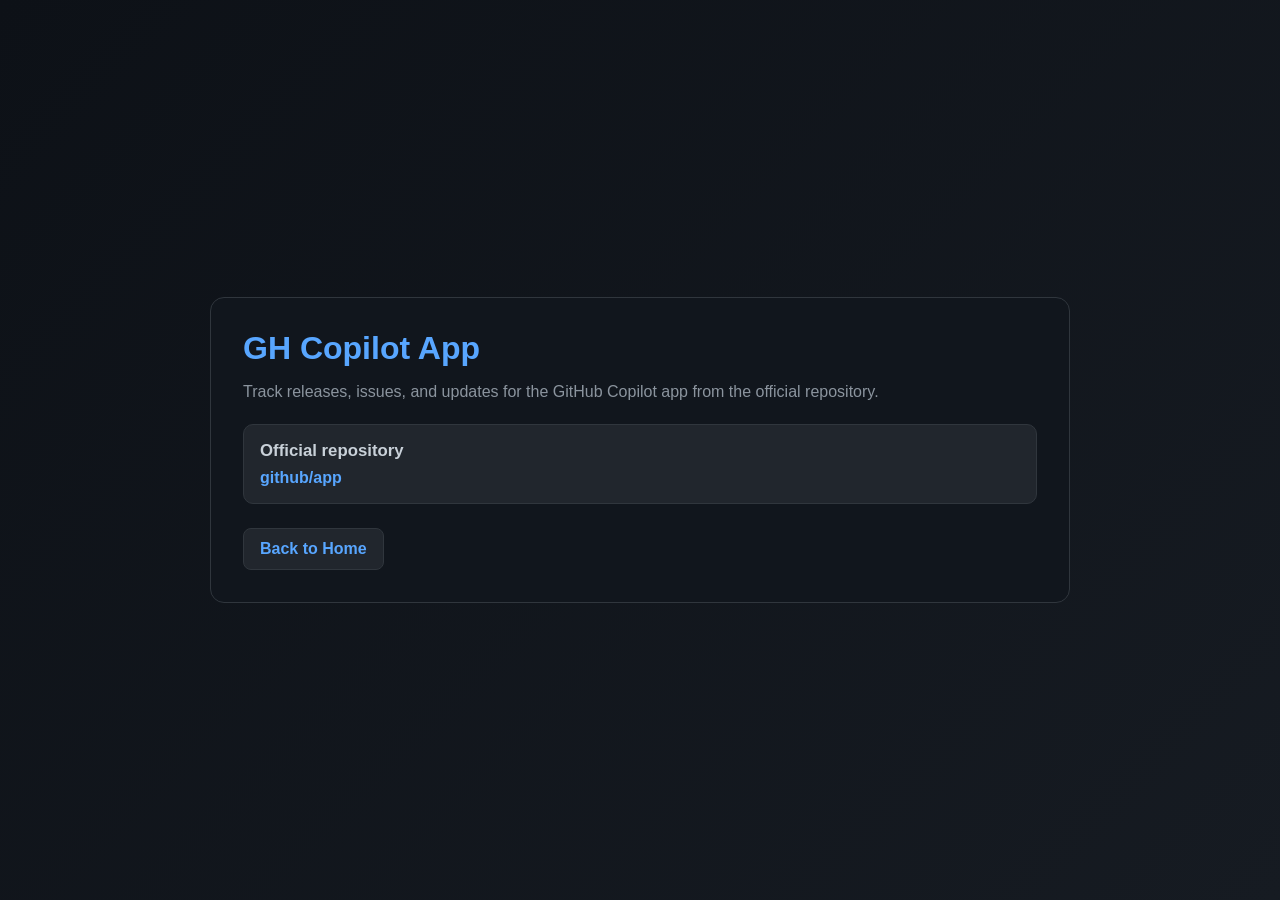
==== gh-copilot-app.html @ 1d40512c "Initial commit" ====
<!DOCTYPE html>
<html lang="en">
<head>
  <meta charset="UTF-8" />
  <meta name="viewport" content="width=device-width, initial-scale=1.0" />
  <title>GH Copilot App</title>
  <style>
    * { margin: 0; padding: 0; box-sizing: border-box; }
    body {
      font-family: -apple-system, BlinkMacSystemFont, "Segoe UI", Roboto, Oxygen, sans-serif;
      background: linear-gradient(135deg, #0d1117 0%, #161b22 100%);
      color: #c9d1d9;
      min-height: 100vh;
      display: flex;
      justify-content: center;
      align-items: center;
      padding: 2rem;
    }
    .container {
      width: min(860px, 100%);
      background: #11161d;
      border: 1px solid #30363d;
      border-radius: 14px;
      padding: 2rem;
    }
    h1 {
      color: #58a6ff;
      margin-bottom: 0.75rem;
      font-size: 2rem;
    }
    p {
      color: #8b949e;
      line-height: 1.6;
      margin-bottom: 1.25rem;
    }
    .card {
      border: 1px solid #30363d;
      border-radius: 10px;
      background: #21262d;
      padding: 1rem;
      margin-bottom: 1.25rem;
    }
    .card h2 {
      font-size: 1.05rem;
      margin-bottom: 0.5rem;
      color: #c9d1d9;
    }
    a.link {
      color: #58a6ff;
      text-decoration: none;
      font-weight: 600;
      word-break: break-word;
    }
    a.link:hover,
    a.link:focus {
      text-decoration: underline;
      outline: none;
    }
    .home-link {
      display: inline-block;
      margin-top: 0.25rem;
      background: #21262d;
      color: #58a6ff;
      text-decoration: none;
      border: 1px solid #30363d;
      border-radius: 8px;
      padding: 0.7rem 1rem;
      font-weight: 600;
    }
    .home-link:hover,
    .home-link:focus {
      background: #30363d;
      border-color: #58a6ff;
      outline: none;
    }
  </style>
</head>
<body>
  <main class="container">
    <h1>GH Copilot App</h1>
    <p>Track releases, issues, and updates for the GitHub Copilot app from the official repository.</p>

    <section class="card" aria-label="Official app reference">
      <h2>Official repository</h2>
      <a class="link" href="https://github.com/github/app" target="_blank" rel="noopener noreferrer">github/app</a>
    </section>

    <a class="home-link" href="index.html">Back to Home</a>
  </main>
</body>
</html>
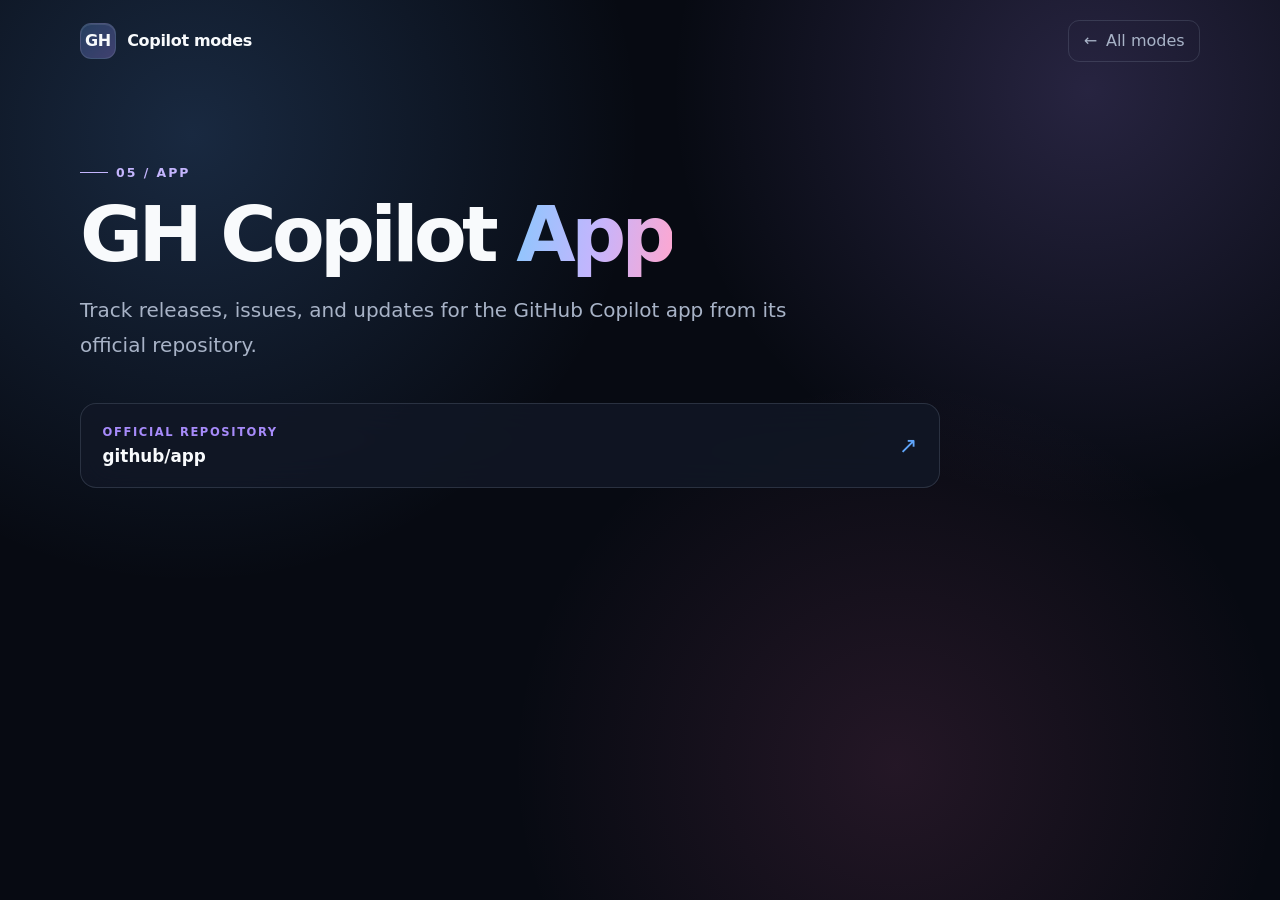
==== commit 48ce2607: "Build polished Copilot modes homepage Co-authored-by: Copilot <223556219+Copilot@users.noreply.githu" ====
--- a/gh-copilot-app.html
+++ b/gh-copilot-app.html
@@ -3,89 +3,29 @@
 <head>
   <meta charset="UTF-8" />
   <meta name="viewport" content="width=device-width, initial-scale=1.0" />
+  <meta name="description" content="Explore releases and issues for the GitHub Copilot app." />
   <title>GH Copilot App</title>
-  <style>
-    * { margin: 0; padding: 0; box-sizing: border-box; }
-    body {
-      font-family: -apple-system, BlinkMacSystemFont, "Segoe UI", Roboto, Oxygen, sans-serif;
-      background: linear-gradient(135deg, #0d1117 0%, #161b22 100%);
-      color: #c9d1d9;
-      min-height: 100vh;
-      display: flex;
-      justify-content: center;
-      align-items: center;
-      padding: 2rem;
-    }
-    .container {
-      width: min(860px, 100%);
-      background: #11161d;
-      border: 1px solid #30363d;
-      border-radius: 14px;
-      padding: 2rem;
-    }
-    h1 {
-      color: #58a6ff;
-      margin-bottom: 0.75rem;
-      font-size: 2rem;
-    }
-    p {
-      color: #8b949e;
-      line-height: 1.6;
-      margin-bottom: 1.25rem;
-    }
-    .card {
-      border: 1px solid #30363d;
-      border-radius: 10px;
-      background: #21262d;
-      padding: 1rem;
-      margin-bottom: 1.25rem;
-    }
-    .card h2 {
-      font-size: 1.05rem;
-      margin-bottom: 0.5rem;
-      color: #c9d1d9;
-    }
-    a.link {
-      color: #58a6ff;
-      text-decoration: none;
-      font-weight: 600;
-      word-break: break-word;
-    }
-    a.link:hover,
-    a.link:focus {
-      text-decoration: underline;
-      outline: none;
-    }
-    .home-link {
-      display: inline-block;
-      margin-top: 0.25rem;
-      background: #21262d;
-      color: #58a6ff;
-      text-decoration: none;
-      border: 1px solid #30363d;
-      border-radius: 8px;
-      padding: 0.7rem 1rem;
-      font-weight: 600;
-    }
-    .home-link:hover,
-    .home-link:focus {
-      background: #30363d;
-      border-color: #58a6ff;
-      outline: none;
-    }
-  </style>
+  <link rel="stylesheet" href="styles.css" />
 </head>
 <body>
-  <main class="container">
-    <h1>GH Copilot App</h1>
-    <p>Track releases, issues, and updates for the GitHub Copilot app from the official repository.</p>
-
-    <section class="card" aria-label="Official app reference">
-      <h2>Official repository</h2>
-      <a class="link" href="https://github.com/github/app" target="_blank" rel="noopener noreferrer">github/app</a>
-    </section>
-
-    <a class="home-link" href="index.html">Back to Home</a>
-  </main>
+  <div class="site-shell">
+    <header class="site-header">
+      <a class="brand" href="index.html"><span class="brand-mark" aria-hidden="true">GH</span><span>Copilot modes</span></a>
+      <a class="back-link" href="index.html"><span aria-hidden="true">&larr;</span> All modes</a>
+    </header>
+    <main class="page-main">
+      <section class="page-hero">
+        <p class="eyebrow">05 / App</p>
+        <h1>GH Copilot <span class="gradient-text">App</span></h1>
+        <p class="page-copy">Track releases, issues, and updates for the GitHub Copilot app from its official repository.</p>
+      </section>
+      <div class="reference-grid">
+        <a class="reference-card" href="https://github.com/github/app" target="_blank" rel="noopener noreferrer">
+          <span><span class="reference-label">Official repository</span><span class="reference-title">github/app</span></span>
+          <span class="reference-arrow" aria-hidden="true">&nearr;</span>
+        </a>
+      </div>
+    </main>
+  </div>
 </body>
 </html>
--- a/styles.css
+++ b/styles.css
@@ -0,0 +1,362 @@
+:root {
+  color-scheme: dark;
+  --bg: #070a12;
+  --surface: rgba(18, 24, 38, 0.82);
+  --surface-strong: #151c2c;
+  --border: rgba(148, 163, 184, 0.2);
+  --text: #f8fafc;
+  --muted: #a8b3c7;
+  --blue: #60a5fa;
+  --purple: #a78bfa;
+  --pink: #f472b6;
+  --shadow: 0 24px 80px rgba(0, 0, 0, 0.38);
+}
+
+* {
+  box-sizing: border-box;
+  margin: 0;
+  padding: 0;
+}
+
+html {
+  scroll-behavior: smooth;
+}
+
+body {
+  min-height: 100vh;
+  font-family:
+    Inter, ui-sans-serif, system-ui, -apple-system, BlinkMacSystemFont, "Segoe UI",
+    sans-serif;
+  color: var(--text);
+  background:
+    radial-gradient(circle at 15% 15%, rgba(96, 165, 250, 0.2), transparent 28rem),
+    radial-gradient(circle at 85% 10%, rgba(167, 139, 250, 0.2), transparent 26rem),
+    radial-gradient(circle at 70% 85%, rgba(244, 114, 182, 0.12), transparent 24rem),
+    var(--bg);
+}
+
+a {
+  color: inherit;
+}
+
+.site-shell {
+  width: min(1120px, calc(100% - 2rem));
+  margin: 0 auto;
+  padding: 1.25rem 0 3rem;
+}
+
+.site-header {
+  display: flex;
+  align-items: center;
+  justify-content: space-between;
+  gap: 1rem;
+  margin-bottom: clamp(3rem, 8vw, 6rem);
+}
+
+.brand {
+  display: inline-flex;
+  align-items: center;
+  gap: 0.7rem;
+  color: var(--text);
+  font-weight: 750;
+  text-decoration: none;
+  letter-spacing: -0.02em;
+}
+
+.brand-mark {
+  display: grid;
+  width: 2.25rem;
+  height: 2.25rem;
+  place-items: center;
+  border: 1px solid var(--border);
+  border-radius: 0.7rem;
+  background: linear-gradient(135deg, rgba(96, 165, 250, 0.24), rgba(167, 139, 250, 0.3));
+  box-shadow: inset 0 1px 0 rgba(255, 255, 255, 0.1);
+}
+
+.eyebrow {
+  display: inline-flex;
+  align-items: center;
+  gap: 0.5rem;
+  margin-bottom: 1.1rem;
+  color: #c4b5fd;
+  font-size: 0.78rem;
+  font-weight: 800;
+  letter-spacing: 0.16em;
+  text-transform: uppercase;
+}
+
+.eyebrow::before {
+  width: 1.75rem;
+  height: 1px;
+  background: currentColor;
+  content: "";
+}
+
+.hero {
+  max-width: 880px;
+  margin-bottom: clamp(2.5rem, 6vw, 4.5rem);
+}
+
+.hero h1,
+.page-hero h1 {
+  max-width: 920px;
+  margin-bottom: 1.25rem;
+  font-size: clamp(2.6rem, 7vw, 5.7rem);
+  line-height: 0.98;
+  letter-spacing: -0.06em;
+}
+
+.gradient-text {
+  color: transparent;
+  background: linear-gradient(100deg, #93c5fd 8%, #c4b5fd 52%, #f9a8d4 95%);
+  background-clip: text;
+  -webkit-background-clip: text;
+}
+
+.hero-copy,
+.page-copy {
+  max-width: 720px;
+  color: var(--muted);
+  font-size: clamp(1.05rem, 2vw, 1.25rem);
+  line-height: 1.75;
+}
+
+.mode-grid {
+  display: grid;
+  grid-template-columns: repeat(6, 1fr);
+  gap: 1rem;
+  list-style: none;
+}
+
+.mode-card {
+  grid-column: span 2;
+}
+
+.mode-card:nth-child(4) {
+  grid-column: 2 / span 2;
+}
+
+.mode-link {
+  position: relative;
+  display: flex;
+  min-height: 220px;
+  height: 100%;
+  flex-direction: column;
+  justify-content: space-between;
+  overflow: hidden;
+  padding: 1.5rem;
+  border: 1px solid var(--border);
+  border-radius: 1.25rem;
+  background: var(--surface);
+  box-shadow: inset 0 1px 0 rgba(255, 255, 255, 0.06);
+  text-decoration: none;
+  transition:
+    transform 180ms ease,
+    border-color 180ms ease,
+    background 180ms ease;
+  backdrop-filter: blur(18px);
+}
+
+.mode-link::after {
+  position: absolute;
+  right: -3rem;
+  bottom: -4rem;
+  width: 10rem;
+  height: 10rem;
+  border-radius: 50%;
+  background: var(--accent, var(--blue));
+  content: "";
+  filter: blur(60px);
+  opacity: 0.18;
+}
+
+.mode-link:hover,
+.mode-link:focus-visible {
+  border-color: color-mix(in srgb, var(--accent, var(--blue)) 55%, white 10%);
+  background: rgba(25, 33, 51, 0.94);
+  outline: none;
+  transform: translateY(-5px);
+}
+
+.mode-number {
+  color: var(--accent, var(--blue));
+  font-size: 0.78rem;
+  font-weight: 800;
+  letter-spacing: 0.14em;
+}
+
+.mode-content {
+  position: relative;
+  z-index: 1;
+}
+
+.mode-content h2 {
+  margin-bottom: 0.65rem;
+  font-size: 1.35rem;
+  letter-spacing: -0.03em;
+}
+
+.mode-content p {
+  color: var(--muted);
+  line-height: 1.55;
+}
+
+.mode-action {
+  display: flex;
+  align-items: center;
+  justify-content: space-between;
+  margin-top: 1.5rem;
+  color: #dbeafe;
+  font-size: 0.9rem;
+  font-weight: 750;
+}
+
+.mode-arrow {
+  font-size: 1.35rem;
+  transition: transform 180ms ease;
+}
+
+.mode-link:hover .mode-arrow,
+.mode-link:focus-visible .mode-arrow {
+  transform: translateX(0.3rem);
+}
+
+.page-main {
+  width: min(860px, 100%);
+}
+
+.page-hero {
+  margin-bottom: 2rem;
+}
+
+.page-hero h1 {
+  font-size: clamp(2.5rem, 7vw, 4.8rem);
+}
+
+.reference-grid {
+  display: grid;
+  gap: 1rem;
+  margin-top: 2.5rem;
+}
+
+.reference-card {
+  display: flex;
+  align-items: center;
+  justify-content: space-between;
+  gap: 1.5rem;
+  padding: 1.35rem;
+  border: 1px solid var(--border);
+  border-radius: 1rem;
+  background: var(--surface);
+  text-decoration: none;
+  transition:
+    transform 180ms ease,
+    border-color 180ms ease;
+  backdrop-filter: blur(18px);
+}
+
+.reference-card:hover,
+.reference-card:focus-visible {
+  border-color: rgba(147, 197, 253, 0.65);
+  outline: none;
+  transform: translateY(-3px);
+}
+
+.reference-label {
+  display: block;
+  margin-bottom: 0.4rem;
+  color: var(--purple);
+  font-size: 0.72rem;
+  font-weight: 800;
+  letter-spacing: 0.14em;
+  text-transform: uppercase;
+}
+
+.reference-title {
+  font-size: 1.05rem;
+  font-weight: 750;
+}
+
+.reference-arrow {
+  color: var(--blue);
+  font-size: 1.4rem;
+}
+
+.back-link {
+  display: inline-flex;
+  align-items: center;
+  gap: 0.55rem;
+  padding: 0.65rem 0.9rem;
+  border: 1px solid var(--border);
+  border-radius: 0.7rem;
+  color: var(--muted);
+  text-decoration: none;
+  transition:
+    color 180ms ease,
+    border-color 180ms ease,
+    background 180ms ease;
+}
+
+.back-link:hover,
+.back-link:focus-visible {
+  border-color: rgba(147, 197, 253, 0.55);
+  color: var(--text);
+  background: rgba(255, 255, 255, 0.04);
+  outline: none;
+}
+
+.site-footer {
+  margin-top: 3rem;
+  padding-top: 1.5rem;
+  border-top: 1px solid var(--border);
+  color: #718096;
+  font-size: 0.85rem;
+}
+
+@media (max-width: 780px) {
+  .mode-card,
+  .mode-card:nth-child(4) {
+    grid-column: span 3;
+  }
+
+  .mode-card:last-child {
+    grid-column: 2 / span 4;
+  }
+}
+
+@media (max-width: 560px) {
+  .site-shell {
+    width: min(100% - 1.25rem, 1120px);
+  }
+
+  .site-header {
+    margin-bottom: 3.5rem;
+  }
+
+  .mode-card,
+  .mode-card:nth-child(4),
+  .mode-card:last-child {
+    grid-column: 1 / -1;
+  }
+
+  .mode-link {
+    min-height: 190px;
+  }
+
+  .reference-card {
+    align-items: flex-start;
+  }
+}
+
+@media (prefers-reduced-motion: reduce) {
+  html {
+    scroll-behavior: auto;
+  }
+
+  *,
+  *::before,
+  *::after {
+    transition-duration: 0.01ms !important;
+  }
+}
